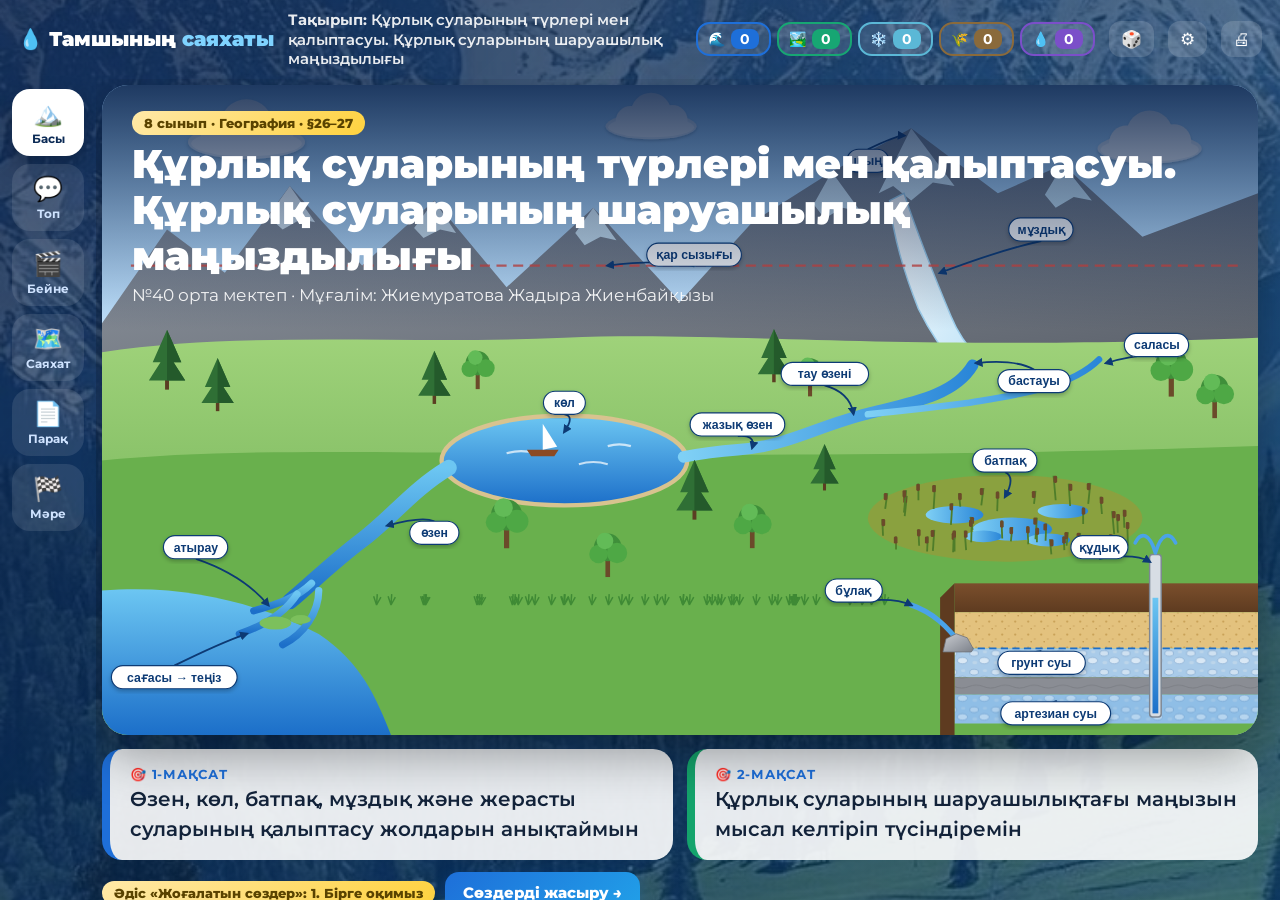
==== v2/index.html @ 95ffa3de "Екінші сайт: «Тамшының саяхаты» квест (v2), құрлық сулары панорамасы Co-Authored-By: Claude Opus 5.5" ====
<!DOCTYPE html>
<html lang="kk">
<head>
<meta charset="UTF-8">
<meta name="viewport" content="width=device-width, initial-scale=1">
<title>Тамшының саяхаты — Құрлық сулары</title>
<link href="https://fonts.googleapis.com/css2?family=Montserrat:wght@500;600;700;800;900&display=swap" rel="stylesheet">
<style>
*{box-sizing:border-box}
:root{--navy:#0b2a55;--blue:#1e6fd9;--ok:#14a46c;--bad:#e2483d;--ink:#13233a;--muted:#5d6f86;--glass:rgba(255,255,255,.9)}
html,body{margin:0;height:100%}
body{font-family:Montserrat,"Segoe UI",Arial,sans-serif;color:var(--ink);background:#0b2a55 url(../img/muzdyk.jpg) center/cover fixed;overflow:hidden}
body:before{content:"";position:fixed;inset:0;background:linear-gradient(135deg,rgba(6,30,70,.82),rgba(10,70,120,.55));z-index:0}
button{font:inherit;cursor:pointer}
.app{position:relative;z-index:1;display:grid;grid-template-columns:96px 1fr;grid-template-rows:auto 1fr;height:100vh}
/* жоғарғы панель */
.top{grid-column:1/-1;display:flex;align-items:center;gap:14px;padding:10px 18px;color:#fff}
.logo{font-weight:900;font-size:20px;white-space:nowrap}.logo span{color:#7fd3ff}
.topic{flex:1;font-size:15px;font-weight:600;opacity:.9;line-height:1.3}
.teams{display:flex;gap:6px}
.team{display:flex;align-items:center;gap:6px;background:rgba(255,255,255,.12);border:2px solid var(--c);border-radius:14px;padding:5px 10px;font-weight:800;font-size:14px}
.team b{background:var(--c);border-radius:8px;padding:1px 8px;min-width:28px;text-align:center;transition:.3s}
.team.bump b{transform:scale(1.4)}
.tbtn{border:0;background:rgba(255,255,255,.15);color:#fff;border-radius:12px;padding:8px 12px;font-size:17px}
/* сол жақ рельс */
.rail{display:flex;flex-direction:column;gap:8px;padding:10px 12px}
.rail button{border:0;background:rgba(255,255,255,.1);color:#cfe3ff;border-radius:18px;padding:10px 4px;font-size:11.5px;font-weight:700;display:flex;flex-direction:column;align-items:center;gap:4px;transition:.25s}
.rail button i{font-style:normal;font-size:24px}
.rail button.on{background:#fff;color:var(--navy);box-shadow:0 8px 20px rgba(0,0,0,.25)}
.rail button.done:not(.on){color:#fff;background:rgba(127,211,255,.25)}
main{overflow:auto;padding:6px 22px 22px 6px}
.screen{animation:in .5s}
@keyframes in{from{opacity:0;transform:translateY(14px)}to{opacity:1;transform:none}}
.panel{background:var(--glass);border-radius:26px;padding:22px 26px;box-shadow:0 20px 50px rgba(0,0,0,.25)}
h2{margin:0 0 4px;font-size:30px;font-weight:900}
.chip{display:inline-block;background:linear-gradient(135deg,#ffe9a8,#ffd23f);color:#5a4300;border-radius:20px;padding:4px 12px;font-size:13px;font-weight:800;margin-bottom:6px}
.sub{color:var(--muted);font-size:16px;margin-bottom:14px}
.btn{border:0;background:linear-gradient(135deg,#1e6fd9,#21a0e8);color:#fff;padding:11px 18px;border-radius:14px;font-weight:800;font-size:15px;box-shadow:0 6px 16px rgba(30,111,217,.3)}
.btn.ok{background:linear-gradient(135deg,#14a46c,#3ccf8e)}.btn.ghost{background:#fff;color:var(--blue);box-shadow:0 2px 8px rgba(0,0,0,.1)}
.row{display:flex;gap:10px;align-items:center;flex-wrap:wrap}
.hidden{display:none!important}
/* 1. Басы */
.hero{position:relative;border-radius:26px;overflow:hidden;box-shadow:0 20px 50px rgba(0,0,0,.35)}
.hero img{width:100%;display:block}
.hero .ttl{position:absolute;left:0;right:0;top:0;padding:26px 30px;background:linear-gradient(180deg,rgba(6,30,70,.85),transparent);color:#fff}
.hero .ttl h1{margin:0;font-size:40px;font-weight:900;line-height:1.15}
.hero .ttl p{margin:6px 0 0;font-size:17px;opacity:.9}
.goals{display:grid;grid-template-columns:1fr 1fr;gap:14px;margin-top:14px}
.goal{background:var(--glass);border-radius:20px;padding:16px 20px;font-size:20px;font-weight:600;line-height:1.5;border-left:8px solid var(--blue)}
.goal:last-child{border-left-color:var(--ok)}
.goal b{display:block;font-size:13px;color:var(--blue);letter-spacing:.06em}
.mw.gone{color:#9fb3c8}
/* 2. Дәйексөз */
.qgrid{display:grid;grid-template-columns:repeat(5,1fr);gap:12px}
.qc{perspective:900px;height:190px;cursor:pointer}
.qc .in{position:relative;width:100%;height:100%;transition:transform .8s cubic-bezier(.3,1.4,.5,1);transform-style:preserve-3d}
.qc.open .in{transform:rotateY(180deg)}
.qc .f,.qc .b{position:absolute;inset:0;border-radius:20px;backface-visibility:hidden;-webkit-backface-visibility:hidden;padding:14px;display:flex;flex-direction:column;justify-content:center;box-shadow:0 10px 24px rgba(0,0,0,.2)}
.qc .f{background:#fff}.qc .f .n{position:absolute;top:10px;left:10px;width:28px;height:28px;border-radius:50%;background:var(--blue);color:#fff;font-weight:800;display:flex;align-items:center;justify-content:center;font-size:14px}
.qc .f .q{font-style:italic;font-weight:600;font-size:15.5px;line-height:1.35;text-align:center}.qc .f .a{text-align:center;color:var(--muted);font-size:13px;font-weight:700;margin-top:8px}
.qc .b{transform:rotateY(180deg);color:#fff;text-align:center;background-size:cover;background-position:center}
.qc .b .g{font-size:24px;font-weight:900;text-shadow:0 2px 8px rgba(0,0,0,.5)}.qc .b .w{font-size:14px;font-weight:600;text-shadow:0 2px 6px rgba(0,0,0,.6)}
/* 4. Карта */
.map{position:relative;border-radius:26px;overflow:hidden;box-shadow:0 20px 50px rgba(0,0,0,.35);background:#fff}
.map img{width:100%;display:block}
.hs{position:absolute;transform:translate(-50%,-50%);border:0;background:var(--c);color:#fff;width:66px;height:66px;border-radius:50%;font-size:28px;box-shadow:0 0 0 6px rgba(255,255,255,.75),0 10px 22px rgba(0,0,0,.35);animation:pulse 2s infinite}
.hs.done{animation:none;box-shadow:0 0 0 6px #14a46c,0 10px 22px rgba(0,0,0,.35)}
.hs span{position:absolute;top:100%;left:50%;transform:translateX(-50%);margin-top:10px;background:#fff;color:var(--navy);font-size:13px;font-weight:900;padding:3px 10px;border-radius:12px;white-space:nowrap}
.hs .ck{position:absolute;top:-6px;right:-6px;background:#14a46c;border-radius:50%;width:24px;height:24px;font-size:14px;display:flex;align-items:center;justify-content:center}
@keyframes pulse{50%{box-shadow:0 0 0 14px rgba(255,255,255,.35),0 10px 22px rgba(0,0,0,.35)}}
/* станция */
.st-wrap{position:fixed;inset:0;z-index:20;background:rgba(5,20,45,.6);backdrop-filter:blur(5px);display:flex;align-items:center;justify-content:center;padding:20px}
.st{background:#fff;border-radius:28px;width:min(1320px,100%);max-height:94vh;overflow:auto;box-shadow:0 30px 70px rgba(0,0,0,.4);animation:pop .4s}
@keyframes pop{from{opacity:0;transform:scale(.85)}to{opacity:1;transform:none}}
.st-head{display:flex;align-items:center;gap:14px;padding:14px 20px;color:#fff;background:linear-gradient(90deg,var(--c),rgba(0,0,0,.2)),var(--img) center/cover}
.st-head h3{margin:0;font-size:28px;font-weight:900;flex:1;text-shadow:0 2px 8px rgba(0,0,0,.4)}
.st-body{display:grid;grid-template-columns:1.15fr 1fr;gap:18px;padding:18px}
.dwrap{border-radius:18px;overflow:hidden;box-shadow:0 8px 22px rgba(0,0,0,.15)}
.dwrap img,.dwrap svg{width:100%;display:block}
.diag .st{animation:stIn .7s cubic-bezier(.3,1.4,.5,1) backwards;animation-delay:calc(var(--i) * .8s);transform-box:fill-box;transform-origin:center}
@keyframes stIn{from{opacity:0;transform:scale(.6)}to{opacity:1;transform:none}}
.diag .flow{animation:dash 1s linear infinite}@keyframes dash{to{stroke-dashoffset:-24}}
.tabs{display:flex;gap:6px;margin-bottom:10px}
.tabs button{border:0;border-radius:12px;padding:9px 14px;font-weight:800;background:#eef4fb;color:var(--muted)}
.tabs button.on{background:var(--c);color:#fff}
.facts li{font-size:18px;line-height:1.5;margin-bottom:8px}
.qq{font-size:22px;font-weight:800;margin:6px 0 12px}
.opts{display:grid;grid-template-columns:1fr 1fr;gap:10px}
.opt{border:0;border-radius:16px;padding:14px;font-size:17px;font-weight:800;color:#fff;background:var(--oc);text-align:left;box-shadow:0 6px 0 rgba(0,0,0,.18)}
.opt.right{background:#14a46c;box-shadow:0 0 0 5px #fff,0 0 0 9px #14a46c}.opt.wrong{animation:shake .4s;opacity:.8}.opt.dim{opacity:.3}
@keyframes shake{25%{transform:translateX(-6px)}75%{transform:translateX(6px)}}
.who{background:#f3f8ff;border-radius:14px;padding:8px 12px;font-weight:800;margin:10px 0}
table{border-collapse:separate;border-spacing:0;width:100%;border-radius:14px;overflow:hidden;box-shadow:0 4px 14px rgba(0,0,0,.08)}
th,td{padding:9px 11px;border-bottom:1px solid #e3ecf6;text-align:left;font-size:15.5px;vertical-align:top}
th{background:#eef6ff}
.ans{color:var(--ok);font-weight:700}
.timer{display:inline-flex;align-items:center;gap:8px;background:#fff;border-radius:16px;padding:6px 12px;box-shadow:0 6px 16px rgba(0,0,0,.12)}
.timer .t{font-size:30px;font-weight:900;color:var(--navy);min-width:96px;text-align:center;font-variant-numeric:tabular-nums}
.timer.end .t{color:var(--bad)}
.timer button{border:0;background:#eaf3ff;color:var(--blue);border-radius:9px;padding:6px 10px;font-weight:800}
.steps{display:flex;gap:8px;margin:10px 0}
.steps div{flex:1;text-align:center;background:#eef4fb;border-radius:14px;padding:10px;font-weight:800;color:var(--muted);cursor:pointer}
.steps div.on{background:var(--blue);color:#fff}
.sgrid{display:grid;grid-template-columns:repeat(6,1fr);gap:7px}
.scell{background:#fff;border-radius:12px;padding:7px 9px;font-size:13.5px;font-weight:700;box-shadow:0 2px 8px rgba(0,0,0,.08);border-left:5px solid var(--c)}
.pick{display:flex;gap:3px;margin-top:5px}.pick button{width:27px;height:27px;border-radius:8px;border:1px solid #d6e2ef;background:#fff;font-weight:800;font-size:13px}
.pick button.on{background:var(--blue);color:#fff;border-color:transparent}
/* мәре */
.bars{display:flex;align-items:flex-end;gap:16px;height:220px;padding:10px 0}
.bar{flex:1;display:flex;flex-direction:column;align-items:center;justify-content:flex-end;height:100%}
.bar div{width:100%;border-radius:16px 16px 0 0;background:var(--c);display:flex;align-items:flex-start;justify-content:center;color:#fff;font-weight:900;font-size:24px;padding-top:6px;transition:height 1s}
.bar span{font-weight:800;margin-top:6px}
.fb{display:grid;grid-template-columns:repeat(3,1fr);gap:12px;margin-top:8px}
.fbc{border-radius:18px;padding:14px;color:#fff;text-align:center}.fbc .c{font-size:34px;font-weight:900}
.fbc button{border:0;background:rgba(255,255,255,.3);color:#fff;border-radius:9px;width:38px;height:32px;font-weight:900;font-size:18px}
.conf{position:fixed;top:-20px;width:10px;height:14px;z-index:60;pointer-events:none;animation:fall 1.8s ease-in forwards}
@keyframes fall{to{transform:translateY(105vh) rotate(720deg);opacity:.6}}
.modal{position:fixed;inset:0;z-index:40;background:rgba(5,20,45,.6);display:flex;align-items:center;justify-content:center}
.modal>div{background:#fff;border-radius:24px;padding:24px;width:min(760px,92%);max-height:88vh;overflow:auto}
textarea{width:100%;font:inherit;padding:10px;border-radius:12px;border:1px solid #d6e2ef}
.rname{font-size:52px;font-weight:900;text-align:center;margin:20px 0}
</style>
</head>
<body>
<div class="app">
  <div class="top">
    <div class="logo">💧 Тамшының <span>саяхаты</span></div>
    <div class="topic" id="topic"></div>
    <div class="teams" id="teams"></div>
    <button class="tbtn" onclick="openRand()" title="Кездейсоқ оқушы">🎲</button>
    <button class="tbtn" onclick="openRoster()" title="Оқушылар тізімі">⚙</button>
    <a class="tbtn" href="../print.html" target="_blank" style="text-decoration:none">🖨</a>
  </div>
  <nav class="rail" id="rail"></nav>
  <main id="main"></main>
</div>
<div id="stationHost"></div><div id="modalHost"></div>
<script src="../data.js"></script>
<script>
// ===== сақтау =====
const K = "zh2_";
const load = (k, d) => { try { const v = localStorage.getItem(K + k); return v ? JSON.parse(v) : d; } catch (e) { return d; } };
const save = (k, v) => { try { localStorage.setItem(K + k, JSON.stringify(v)); } catch (e) {} };
const $ = s => document.querySelector(s);
const esc = s => String(s).replace(/[&<>"]/g, c => ({ "&": "&amp;", "<": "&lt;", ">": "&gt;", '"': "&quot;" }[c]));
const G = id => GROUPS.find(g => g.id === id);
let S = load("S", null) || (() => { const l = []; let n = 1; GROUPS.forEach(g => { for (let i = 0; i < g.count; i++) l.push({ name: n++ + "-оқушы", g: g.id, st: 0, gr: 0, bk: 0, ws: 0 }); }); return l; })();
let T = load("T", { ozen: 0, kol: 0, muzdyk: 0, batpak: 0, zherasty: 0 });
let ST = load("ST", { intro: [], done: {}, ans: {}, fb: [[0, 0, 0], [0, 0, 0]] });
const persist = () => { save("S", S); save("T", T); save("ST", ST); };
const tot = s => s.st + s.gr + s.bk + s.ws;

// ===== станция деректері (кітаптан) =====
const ORDER = ["muzdyk", "ozen", "kol", "batpak", "zherasty"];
const HOT = { muzdyk: [71, 24], ozen: [62, 50], kol: [40, 58], batpak: [78, 70], zherasty: [86, 88] };
const FACTS = {
  muzdyk: ["Мұздық — қатқыл жауын-шашынның жинақталып, тығыздалуынан түзілген қозғалмалы мұз шоғыры (149-бет).", "Қар сызығы экваторда ~5 км, тропикте ~6 км биіктікте, полюсте мұхит деңгейінде (149-бет).", "Мұздықтар 16,1 млн км² — құрлықтың 11%-ы, тұщы судың ең ірі қоймасы (150-бет).", "Түрлері: жамылғы мұздықтар және тау мұздықтары (149-бет)."],
  ozen: ["Өзендер бастауын көлдерден, бұлақтардан, еріген қар мен мұздан алады (146-бет).", "Ағын сулар қосылып, өзен біртіндеп ұлғаяды (146-бет).", "Жер бедеріне қарай: тау өзендері және жазық өзендері (146-бет).", "Ертіс — Қазақстандағы ең ұзын әрі суы мол өзен: 4248 км, Қазақстанда 1700 км (146-бет)."],
  kol: ["Көл — құрлықтағы су толған тұйық шұңқыр, мұхитпен тікелей байланысы жоқ (147-бет).", "Қазаншұңқырдың шығу тегі: тектоникалық, жанартаулық, мұздық, карстық, сағалық (148-бет).", "Каспий — ең ірі көл (371 мың км²), Байкал — ең терең (1620 м) (148-бет).", "Қазақстанда 48 262 көл бар (149-бет)."],
  batpak: ["Батпақ — кемінде 0,3 м шымтезек қабаты бар, шамадан тыс ылғалданған жер (149-бет).", "Себептері: жердің тегістігі, артық ылғал, топырақтың су өткізбеуі, жерасты суының жақындығы, тоң (149-бет).", "Әлемдегі ең үлкен батпақ — Васюган; батпақтар құрлықтың ~2%-ын алады (149-бет).", "Шымтезек бүкіл әлемде тыңайтқыш ретінде бағаланады (153-бет)."],
  zherasty: ["Жерасты сулары жер қыртысында 12–16 км тереңдікке дейін болады (144-бет).", "Жауын-шашын мен жерүсті суларының жерге сіңуінен түзіледі (145-бет).", "Орналасуына қарай: топырақтық, грунт суы, қабатаралық (артезиан) (144-бет).", "Қазақстанда ~500 емдік минералды су көзі бар: Сарыағаш, Алмаарасан, Мерке (145-бет)."]
};
const BQT = ["ozen","zherasty","zherasty","zherasty","ozen","kol","kol","kol","batpak","batpak","muzdyk","muzdyk"];
const SH = [["▲", "#e2483d"], ["◆", "#1e6fd9"], ["●", "#f2a900"], ["■", "#14a46c"]];

// ===== экрандар =====
const SCR = [
  { i: "🏔️", t: "Басы", r: sHome },
  { i: "💬", t: "Топ", r: sQuotes },
  { i: "🎬", t: "Бейне", r: sVideo },
  { i: "🗺️", t: "Саяхат", r: sMap },
  { i: "📄", t: "Парақ", r: sSheet },
  { i: "🏁", t: "Мәре", r: sFinish }
];
let cur = load("cur", 0);
function go(i) {
  cur = i; save("cur", i); clearTimer();
  $("#rail").innerHTML = SCR.map((s, k) => `<button class="${k === cur ? "on" : k < cur ? "done" : ""}" onclick="go(${k})"><i>${s.i}</i>${s.t}</button>`).join("");
  $("#main").innerHTML = `<div class="screen">${SCR[cur].r()}</div>`;
  $("#topic").innerHTML = `<b>Тақырып:</b> ${LESSON.topic}`;
  drawTeams(); inlineSvg(); if (cur === 0) memo();
}
function drawTeams(bump) { $("#teams").innerHTML = GROUPS.map(g => `<div class="team ${bump === g.id ? "bump" : ""}" style="--c:${g.color}">${g.icon}<b>${T[g.id]}</b></div>`).join(""); }
function teamPlus(id, n) { T[id] = Math.max(0, T[id] + (n || 1)); persist(); drawTeams(id); setTimeout(() => drawTeams(), 400); }
document.addEventListener("keydown", e => { if (e.target.tagName === "TEXTAREA") return; if (e.key === "ArrowRight" && cur < SCR.length - 1 && !$("#stationHost").innerHTML) go(cur + 1); if (e.key === "ArrowLeft" && cur > 0 && !$("#stationHost").innerHTML) go(cur - 1); if (e.key === "Escape") { closeStation(); closeModal(); } });

// 1. Басы + мақсатты жаттау
let memoL = 0;
function sHome() {
  return `<div class="hero"><img src="../img/panorama.svg" alt=""><div class="ttl"><div class="chip">8 сынып · География · §26–27</div><h1>${LESSON.topic.replace(". ", ".<br>")}</h1><p>${LESSON.school} · Мұғалім: ${LESSON.teacher}</p></div></div>
  <div class="goals" id="memo"></div>
  <div class="row" style="margin-top:12px"><span class="chip" id="memoStep" style="margin:0"></span><button class="btn" onclick="memoL=(memoL+1)%4;memo()">Сөздерді жасыру →</button></div>`;
}
function memo() {
  const box = $("#memo"); if (!box) return;
  box.innerHTML = LESSON.goals.map((g, gi) => `<div class="goal"><b>🎯 ${gi + 1}-МАҚСАТ</b>${g.split(" ").map((w, wi) => ((gi * 31 + wi * 17) % 10) / 10 < memoL * 0.34 ? `<span class="mw gone">${"_".repeat(Math.max(3, w.length))}</span>` : w).join(" ")}</div>`).join("");
  $("#memoStep").textContent = ["Әдіс «Жоғалатын сөздер»: 1. Бірге оқимыз", "2. Жоғалған сөзді есіңе түсір", "3. Топпен айт", "4. Жатқа айт! 💪"][memoL];
}

// 2. Дәйексөз — топқа бөлу
function sQuotes() {
  const cards = QUOTES.map((d, i) => { const g = G(d.g); const o = ST.intro.includes(i);
    return `<div class="qc ${o ? "open" : ""}" onclick="openQ(${i})"><div class="in"><div class="f"><div class="n">${i + 1}</div><div class="q">«${d.q}»</div><div class="a">— ${d.a}</div></div>
    <div class="b" style="background-image:linear-gradient(180deg,${g.color}66,${g.color}ee),url(../${g.img})"><div class="g">${g.icon} ${g.name}</div><div class="w">${d.why}</div></div></div></div>`; }).join("");
  return `<div class="panel"><div class="chip">Әдіс: «Дәйексөз — менің тобым»</div><h2>Тобыңды тап!</h2><div class="sub">10 оқушы орнынан дәйексөзді оқып: «Менің тобым — ..., себебі ...» дейді. Карточканы басып тексереміз. Қалғандары өз тобын карточкасы бойынша табады.</div>
  <div class="qgrid">${cards}</div></div>`;
}
function openQ(i) { if (ST.intro.includes(i)) return; ST.intro.push(i); persist(); document.querySelectorAll(".qc")[i].classList.add("open"); if (ST.intro.length === QUOTES.length) confetti(); }

// 3. Бейне
function sVideo() {
  return `<div class="panel"><div class="chip">Әдіс: «Көрдім — Білдім — Сұраймын»</div><h2>Саяхатқа дайындық: бейне</h2><div class="sub">Видеоны көреміз. Сосын 2 оқушы сұраққа жауап береді (+1 балл).</div>
  <div style="display:grid;grid-template-columns:2fr 1fr;gap:16px"><video src="../kurlyk_sulary_qysqa.mp4" controls style="width:100%;border-radius:18px;background:#000"></video>
  <div>${VIDEO_Q.map((q, i) => `<div style="background:#f3f8ff;border-radius:14px;padding:12px;margin-bottom:10px"><b>❓ ${q.q}</b><div class="ans hidden" style="margin-top:6px">${q.a}</div>
    <div class="row" style="margin-top:8px"><button class="btn ghost" onclick="this.parentNode.previousElementSibling.classList.toggle('hidden')">Жауабы</button><button class="btn ok" onclick="openRand(true)">🎲 +1 балл</button></div></div>`).join("")}</div></div></div>`;
}

// 4. Саяхат картасы
function sMap() {
  return `<div class="panel" style="padding:16px 18px"><div class="row" style="justify-content:space-between"><div><div class="chip">Әдіс: «Квест» + «Спикерлер алаңы» + «Детектив»</div><h2>Тамшының саяхаты: 5 станция</h2></div>
   <div class="sub" style="max-width:520px;margin:0">Тамшы мұздықтан басталып, жер астына дейін саяхаттайды. Станцияны басыңыз: сызба → кітаптан → сұрақтар → детектив → спикер.</div></div>
   <div class="map"><img src="../img/panorama.svg" alt="">${ORDER.map((id, k) => { const g = G(id), p = HOT[id];
     return `<button class="hs ${ST.done[id] ? "done" : ""}" style="--c:${g.color};left:${p[0]}%;top:${p[1]}%" onclick="openStation('${id}')">${g.icon}<span>${k + 1}. ${g.name}</span>${ST.done[id] ? '<i class="ck">✓</i>' : ""}</button>`; }).join("")}</div></div>`;
}
let stTab = "d", stId = null, qIdx = 0, qAns = null, qWho = null;
function openStation(id) { stId = id; stTab = "f"; qIdx = 0; qAns = null; qWho = null; drawStation(); }
function closeStation() { $("#stationHost").innerHTML = ""; clearTimer(); if (cur === 3) go(3); }
function drawStation() {
  const g = G(stId), qs = BOARD_Q.map((q, i) => i).filter(i => BQT[i] === stId), bk = BOOK_TASK.rows[stId];
  let right = "";
  if (stTab === "f") right = `<ul class="facts">${FACTS[stId].map(f => `<li>${f}</li>`).join("")}</ul>`;
  if (stTab === "q") { const qi = qs[qIdx], q = BOARD_Q[qi];
    right = `<div class="row" style="justify-content:space-between"><b>Сұрақ ${qIdx + 1} / ${qs.length}</b>${timerHTML(25)}</div><div class="qq">${q.q}</div>
     <button class="btn" onclick="pickWho()" ${qAns !== null ? "disabled style='opacity:.5'" : ""}>🎲 Кім жауап береді?</button>${qWho !== null ? `<div class="who">🙋 ${esc(S[qWho].name)} (${G(S[qWho].g).name})</div>` : ""}
     <div class="opts" style="margin-top:10px">${q.o.map((o, k) => { let c = ""; if (qAns !== null) c = k === q.a ? "right" : k === qAns ? "wrong" : "dim";
       return `<button class="opt ${c}" style="--oc:${SH[k][1]}" onclick="answer(${qi},${k})" ${qAns !== null ? "disabled" : ""}>${SH[k][0]} ${o}</button>`; }).join("")}</div>
     ${qAns !== null ? `<div class="who" style="margin-top:12px">${qAns === q.a ? "✅ Дұрыс! Оқушыға +1 балл, тобына +1 ұпай" : "❌ Қате. Дұрыс жауабы — жасыл."} ${qIdx < qs.length - 1 ? `<button class="btn" onclick="qIdx++;qAns=null;qWho=null;drawStation()">Келесі →</button>` : ""}</div>` : ""}
     <div class="sub" style="margin-top:10px">Дескриптор: сұрақты оқиды · дұрыс жауапты таңдайды · түсіндіреді — 1 балл</div>`; }
  if (stTab === "b") right = `<div class="row" style="justify-content:space-between"><b>🕵️ Детектив: ${bk[0]}-бет, дәптерге</b>${timerHTML(180)}</div>
     <table style="margin-top:10px"><tr><th>Не жазамыз?</th><th>Дескриптор</th></tr>${BOOK_TASK.cols.map((c, k) => `<tr><td><b>${c}</b></td><td><span class="ans hidden">${bk[k + 1]}</span></td></tr>`).join("")}</table>
     <div class="row" style="margin-top:10px"><button class="btn ok" onclick="document.querySelectorAll('.st .ans').forEach(e=>e.classList.remove('hidden'))">Дескрипторды ашу</button><span class="sub" style="margin:0">Әр жол — 1 балл (оқушының баллы «Мәре» бетінде қойылады)</span></div>`;
  if (stTab === "s") right = `<div class="qq">🎤 «${g.name}» тобының спикері</div><div class="sub">Спикер сызбаны көрсетіп 1 минутта түсіндіреді: анықтамасы → қалай пайда болады → шаруашылық маңызы → Қазақстаннан мысал. Әлі балл алмаған оқушы спикерге сұрақ қояды.</div>
     <div class="row"><button class="btn ok" onclick="openRand(false,'${stId}')">🎤 Спикерге +1 балл</button><button class="btn" onclick="openRand(true)">❓ Сұрақ қойғанға +1 балл</button></div>
     <div class="row" style="margin-top:16px"><button class="btn ok" onclick="ST.done['${stId}']=1;S.forEach(x=>{if(x.g==='${stId}')x.gr=1});teamPlus('${stId}',2);persist();confetti();closeStation()">✓ Станция аяқталды (топқа +1 балл)</button></div>`;
  const tabs = [["f", "📖 Кітаптан"], ["q", "❓ Сұрақтар"], ["b", "🕵️ Детектив"], ["s", "🎤 Спикер"]];
  $("#stationHost").innerHTML = `<div class="st-wrap" onclick="if(event.target===this)closeStation()"><div class="st" style="--c:${g.color}">
    <div class="st-head" style="--c:${g.color};--img:url(../${g.img})"><span style="font-size:36px">${g.icon}</span><h3>Станция: ${g.name}</h3><button class="btn ghost" onclick="closeStation()">✕ Картаға</button></div>
    <div class="st-body"><div class="dwrap" data-d="../img/d_${stId}.svg"><img src="../img/d_${stId}.svg" alt=""></div>
    <div><div class="tabs">${tabs.map(t => `<button class="${stTab === t[0] ? "on" : ""}" onclick="stTab='${t[0]}';qAns=null;drawStation()">${t[1]}</button>`).join("")}</div>${right}</div></div></div></div>`;
  inlineSvg(); initTimer();
}
function pickWho() { let pool = S.map((s, i) => i).filter(i => !S[i].st); if (!pool.length) pool = S.map((s, i) => i);
  let n = 0; (function step() { qWho = pool[Math.floor(Math.random() * pool.length)]; drawStation(); if (++n < 12) setTimeout(step, 70 + n * 14); else { beep(true); tStart(); } })(); }
function answer(qi, k) { tPause(); qAns = k; const ok = k === BOARD_Q[qi].a; ST.ans[qi] = ok;
  if (ok) { confetti(); if (qWho !== null) { S[qWho].st = 1; teamPlus(S[qWho].g); } } beep(ok); persist(); drawStation(); }

// 5. Жұмыс парағы + тексеру
let wsV = 0, wsStep = 0;
function sSheet() {
  const w = WORKSHEETS[wsV];
  return `<div class="panel"><div class="chip">Әдіс: саралап оқыту (5 нұсқа) + «Үш сүзгі» тексеру</div><h2>Жұмыс парағы — 5 балл</h2>
  <div class="row" style="margin-bottom:8px">${timerHTML(360)}<span class="sub" style="margin:0">«2 мысал» сұралса — екеуі де дұрыс болғанда 1 балл.</span></div>
  <div class="steps">${["1. 🙋 Өзін-өзі тексереді", "2. 🤝 Көршісімен алмасады", "3. 👩‍🏫 Мұғалім баллды қояды"].map((s, k) => `<div class="${k === wsStep ? "on" : ""}" onclick="wsStep=${k};go(cur)">${s}</div>`).join("")}</div>
  ${wsStep < 2 ? `<div class="tabs">${WORKSHEETS.map((x, k) => `<button class="${k === wsV ? "on" : ""}" style="--c:#1e6fd9" onclick="wsV=${k};go(cur)">${x.n}-нұсқа</button>`).join("")}</div>
   <table><tr><th style="width:5%">№</th><th style="width:45%">Тапсырма</th><th>Дескриптор (дұрыс жауап)</th></tr>${w.tasks.map((t, i) => `<tr><td>${i + 1}</td><td>${t[0]}</td><td class="ans">${t[1]}</td></tr>`).join("")}</table>`
   : scoreGrid("ws", 5)}</div>`;
}
function scoreGrid(c, max) { return `<div class="sgrid">${S.map((s, i) => `<div class="scell" style="--c:${G(s.g).color}">${esc(s.name)}<div class="pick">${Array.from({ length: max + 1 }, (_, v) => `<button class="${s[c] === v ? "on" : ""}" onclick="S[${i}].${c}=${v};persist();this.parentNode.querySelectorAll('button').forEach((b,k)=>b.classList.toggle('on',k===${v}))">${v}</button>`).join("")}</div></div>`).join("")}</div>`; }

// 6. Мәре
let finTab = "t";
function sFinish() {
  const mx = Math.max(1, ...Object.values(T));
  const team = `<div class="bars">${GROUPS.map(g => `<div class="bar" style="--c:${g.color}"><div style="height:${18 + 82 * T[g.id] / mx}%">${T[g.id]}</div><span>${g.icon} ${g.name}</span></div>`).join("")}</div>`;
  const crit = `<div class="tabs">${CRITERIA.map(c => `<button class="${finTab === c.id ? "on" : ""}" style="--c:#1e6fd9" onclick="finTab='${c.id}';go(cur)">${c.name} (0–${c.max})</button>`).join("")}<button class="${finTab === "t" ? "on" : ""}" style="--c:#14a46c" onclick="finTab='t';go(cur)">🏆 Барлығы / 10</button></div>
   ${finTab === "t" ? `<div class="sgrid">${S.slice().sort((a, b) => tot(b) - tot(a)).map((s, k) => `<div class="scell" style="--c:${G(s.g).color}">${k < 3 ? ["🥇", "🥈", "🥉"][k] : k + 1 + "."} ${esc(s.name)}<div style="font-size:20px;color:#1e6fd9;font-weight:900">${tot(s)} / 10</div></div>`).join("")}</div>`
     : scoreGrid(finTab, CRITERIA.find(c => c.id === finTab).max)}`;
  const opts = [["🌊", "Өзендей ағып тұрмын", "#1e6fd9"], ["🏞️", "Көлдей толқып тұрмын", "#15a06c"], ["🌾", "Батпақта тұрып қалдым", "#8a6a3b"]];
  const fq = ["💧 Құрлық сулары қалай пайда болады?", "🏭 Құрлық сулары адамға не береді?"];
  return `<div class="panel"><div class="chip">Нәтиже · Әдіс: «Тамшының жолы»</div><h2>Мәре! Топтардың ұпайы</h2>${team}
   <h3 style="margin:8px 0">Жеке бағалау (10 балл)</h3>${crit}
   <h3 style="margin:16px 0 4px">Кері байланыс: тамшың қайда жетті?</h3>
   ${fq.map((q, gi) => `<b>${q}</b><div class="fb" style="margin-bottom:10px">${opts.map((o, k) => `<div class="fbc" style="background:${o[2]}"><div style="font-size:30px">${o[0]}</div><b>${o[1]}</b><div class="c">${ST.fb[gi][k]}</div><button onclick="ST.fb[${gi}][${k}]=Math.max(0,ST.fb[${gi}][${k}]-1);persist();go(cur)">−</button> <button onclick="ST.fb[${gi}][${k}]++;persist();go(cur)">+</button></div>`).join("")}</div>`).join("")}
   <div style="background:#eef6ff;border-radius:14px;padding:12px 16px;font-size:17px"><b>Үй тапсырмасы:</b> ${HOMEWORK}</div></div>`;
}

// ===== таймер =====
let tI = null, tL = 0;
function timerHTML(s) { return `<div class="timer" id="tm" data-s="${s}"><span class="t">${fmt(s)}</span><button onclick="tStart()">▶</button><button onclick="tPause()">⏸</button><button onclick="tReset()">↺</button></div>`; }
const fmt = s => String(Math.floor(s / 60)).padStart(2, "0") + ":" + String(s % 60).padStart(2, "0");
function initTimer() { clearInterval(tI); tI = null; const e = $("#tm"); if (e) tL = +e.dataset.s; }
function clearTimer() { clearInterval(tI); tI = null; }
function tStart() { if (tI) return; const e0 = $("#tm"); if (!e0) return; tI = setInterval(() => { const e = $("#tm"); if (!e) return clearTimer(); tL = Math.max(0, tL - 1); e.querySelector(".t").textContent = fmt(tL); if (!tL) { clearTimer(); e.classList.add("end"); beep(false); } }, 1000); }
function tPause() { clearTimer(); }
function tReset() { clearTimer(); const e = $("#tm"); if (!e) return; tL = +e.dataset.s; e.classList.remove("end"); e.querySelector(".t").textContent = fmt(tL); }

// ===== кездейсоқ, тізім, модаль =====
function openModal(h) { $("#modalHost").innerHTML = `<div class="modal" onclick="if(event.target===this)closeModal()"><div>${h}</div></div>`; }
function closeModal() { $("#modalHost").innerHTML = ""; }
function openRand(onlyNew, group) {
  openModal(`<h2 style="text-align:center">🎲 Кездейсоқ оқушы</h2><div class="rname" id="rn">?</div><div class="row" style="justify-content:center"><button class="btn ok hidden" id="rg">+1 балл</button><button class="btn ghost" onclick="closeModal()">Жабу</button></div>`);
  let pool = S.map((s, i) => i).filter(i => (!group || S[i].g === group) && !S[i].st); if (!pool.length) pool = S.map((s, i) => i).filter(i => !group || S[i].g === group);
  const pick = pool[Math.floor(Math.random() * pool.length)]; let n = 0;
  (function step() { const i = n < 16 ? pool[Math.floor(Math.random() * pool.length)] : pick; const e = $("#rn"); if (!e) return; e.textContent = S[i].name; e.style.color = G(S[i].g).color;
    if (n++ < 16) setTimeout(step, 60 + n * 14); else { beep(true); const b = $("#rg"); b.classList.remove("hidden"); b.onclick = () => { S[pick].st = 1; teamPlus(S[pick].g); persist(); b.textContent = "✓ Берілді"; b.disabled = true; }; } })();
}
function openRoster() {
  const txt = GROUPS.map(g => g.name + ":\n" + S.filter(s => s.g === g.id).map(s => s.name).join("\n")).join("\n\n");
  openModal(`<h2>Оқушылар тізімі</h2><p class="sub">Топ атауынан кейін аты-жөнін жаңа жолдан жазыңыз.</p><textarea id="ro" rows="20">${esc(txt)}</textarea>
   <div class="row" style="margin-top:10px"><button class="btn" onclick="saveRoster()">Сақтау</button><button class="btn ghost" onclick="if(confirm('Барлық балл өшеді?')){S.forEach(s=>{s.st=s.gr=s.bk=s.ws=0});Object.keys(T).forEach(k=>T[k]=0);ST={intro:[],done:{},ans:{},fb:[[0,0,0],[0,0,0]]};persist();closeModal();go(cur)}">Баллдарды тазалау</button><button class="btn ghost" onclick="closeModal()">Жабу</button></div>`);
}
function saveRoster() { const old = {}; S.forEach(s => old[s.name] = s); const out = []; let g = null;
  $("#ro").value.split("\n").map(l => l.trim()).filter(Boolean).forEach(l => { const gg = GROUPS.find(x => x.name === l.replace(/:$/, "")); if (gg) { g = gg.id; return; } if (g) { const o = old[l] || {}; out.push({ name: l, g, st: o.st || 0, gr: o.gr || 0, bk: o.bk || 0, ws: o.ws || 0 }); } });
  if (out.length) { S = out; persist(); } closeModal(); go(cur); }

// ===== көмекшілер =====
const svgC = {};
function inlineSvg() { document.querySelectorAll(".dwrap[data-d]").forEach(w => { const u = w.dataset.d; const put = s => { w.innerHTML = s; w.removeAttribute("data-d"); };
  if (svgC[u]) return put(svgC[u]); fetch(u).then(r => r.ok ? r.text() : Promise.reject()).then(s => { svgC[u] = s; put(s); }).catch(() => {}); }); }
function confetti() { const c = ["#1e6fd9", "#21a0e8", "#14a46c", "#ffd23f", "#7b4fc9", "#ff7a59"]; for (let i = 0; i < 60; i++) { const d = document.createElement("div"); d.className = "conf"; d.style.left = Math.random() * 100 + "vw"; d.style.background = c[i % 6]; d.style.animationDelay = Math.random() * .5 + "s"; document.body.appendChild(d); setTimeout(() => d.remove(), 2500); } }
function beep(ok) { try { const a = new (window.AudioContext || window.webkitAudioContext)(); const o = a.createOscillator(), g = a.createGain(); o.connect(g); g.connect(a.destination); g.gain.value = .12; (ok ? [523, 659, 784] : [300, 220]).forEach((f, i) => o.frequency.setValueAtTime(f, a.currentTime + i * .12)); o.start(); o.stop(a.currentTime + .45); } catch (e) {} }
go(cur);
</script>
</body>
</html>
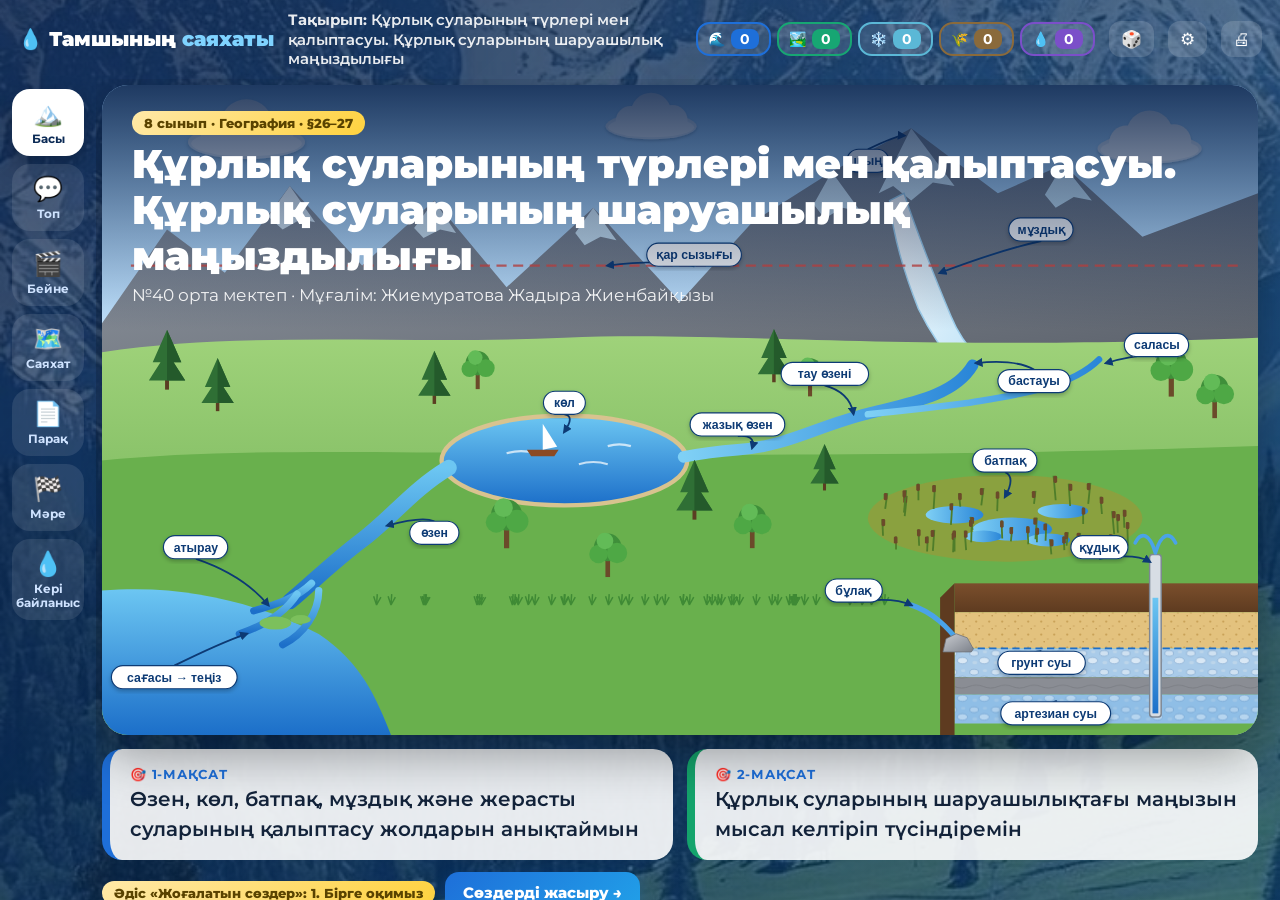
==== commit 4f41a727: "v2: кері байланыс бөлек бет Co-Authored-By: Claude Opus 5.5 <noreply@anthropic.com> Claude-Session: " ====
--- a/v2/index.html
+++ b/v2/index.html
@@ -170,7 +170,8 @@
   { i: "🎬", t: "Бейне", r: sVideo },
   { i: "🗺️", t: "Саяхат", r: sMap },
   { i: "📄", t: "Парақ", r: sSheet },
-  { i: "🏁", t: "Мәре", r: sFinish }
+  { i: "🏁", t: "Мәре", r: sFinish },
+  { i: "💧", t: "Кері байланыс", r: sFeedback }
 ];
 let cur = load("cur", 0);
 function go(i) {
@@ -275,13 +276,20 @@
   const crit = `<div class="tabs">${CRITERIA.map(c => `<button class="${finTab === c.id ? "on" : ""}" style="--c:#1e6fd9" onclick="finTab='${c.id}';go(cur)">${c.name} (0–${c.max})</button>`).join("")}<button class="${finTab === "t" ? "on" : ""}" style="--c:#14a46c" onclick="finTab='t';go(cur)">🏆 Барлығы / 10</button></div>
    ${finTab === "t" ? `<div class="sgrid">${S.slice().sort((a, b) => tot(b) - tot(a)).map((s, k) => `<div class="scell" style="--c:${G(s.g).color}">${k < 3 ? ["🥇", "🥈", "🥉"][k] : k + 1 + "."} ${esc(s.name)}<div style="font-size:20px;color:#1e6fd9;font-weight:900">${tot(s)} / 10</div></div>`).join("")}</div>`
      : scoreGrid(finTab, CRITERIA.find(c => c.id === finTab).max)}`;
-  const opts = [["🌊", "Өзендей ағып тұрмын", "#1e6fd9"], ["🏞️", "Көлдей толқып тұрмын", "#15a06c"], ["🌾", "Батпақта тұрып қалдым", "#8a6a3b"]];
-  const fq = ["💧 Құрлық сулары қалай пайда болады?", "🏭 Құрлық сулары адамға не береді?"];
-  return `<div class="panel"><div class="chip">Нәтиже · Әдіс: «Тамшының жолы»</div><h2>Мәре! Топтардың ұпайы</h2>${team}
-   <h3 style="margin:8px 0">Жеке бағалау (10 балл)</h3>${crit}
-   <h3 style="margin:16px 0 4px">Кері байланыс: тамшың қайда жетті?</h3>
-   ${fq.map((q, gi) => `<b>${q}</b><div class="fb" style="margin-bottom:10px">${opts.map((o, k) => `<div class="fbc" style="background:${o[2]}"><div style="font-size:30px">${o[0]}</div><b>${o[1]}</b><div class="c">${ST.fb[gi][k]}</div><button onclick="ST.fb[${gi}][${k}]=Math.max(0,ST.fb[${gi}][${k}]-1);persist();go(cur)">−</button> <button onclick="ST.fb[${gi}][${k}]++;persist();go(cur)">+</button></div>`).join("")}</div>`).join("")}
-   <div style="background:#eef6ff;border-radius:14px;padding:12px 16px;font-size:17px"><b>Үй тапсырмасы:</b> ${HOMEWORK}</div></div>`;
+  return `<div class="panel"><div class="chip">Нәтиже</div><h2>Мәре! Топтардың ұпайы</h2>${team}
+   <h3 style="margin:8px 0">Жеке бағалау (10 балл)</h3>${crit}</div>`;
+}
+
+// 7. Кері байланыс — «Тамшының жолы»
+function sFeedback() {
+  const Q = [
+    { h: "💧 Құрлық сулары қалай пайда болады?", o: [["🌊", "Өзендей ағып тұрмын", "#1e6fd9", "Бес судың қалай пайда болатынын өзім түсіндіріп бере аламын"], ["🏞️", "Көлдей толқып тұрмын", "#15a06c", "Көбін білемін, бірақ біреуі-екеуі әлі шатасады"], ["🌾", "Батпақта тұрып қалдым", "#8a6a3b", "Қалай пайда болатынын тағы бір рет оқуым керек"]] },
+    { h: "🏭 Құрлық сулары адамға не береді?", o: [["🌊", "Өзендей ағып тұрмын", "#1e6fd9", "Әр суға шаруашылықтан мысал келтіре аламын"], ["🏞️", "Көлдей толқып тұрмын", "#15a06c", "Кейбір суларға ғана мысал таба аламын"], ["🌾", "Батпақта тұрып қалдым", "#8a6a3b", "Мысал келтіру маған әлі қиын"]] }
+  ];
+  return `<div class="panel"><div class="chip">Әдіс: «Тамшының жолы»</div><h2>Кері байланыс: тамшың қайда жетті?</h2>
+   <div class="sub">Карточкаңды сәйкес бағанға жапсырып, бір сөйлеммен себебін айт. Мұғалім санын белгілейді.</div>
+   ${Q.map((q, gi) => `<div style="font-size:21px;font-weight:900;margin:12px 0 4px">${q.h}</div><div class="fb">${q.o.map((o, k) => `<div class="fbc" style="background:${o[2]}"><div style="font-size:34px">${o[0]}</div><b style="font-size:18px">${o[1]}</b><div style="font-size:14.5px;opacity:.95;margin:4px 0">«${o[3]}»</div><div class="c">${ST.fb[gi][k]}</div><button onclick="ST.fb[${gi}][${k}]=Math.max(0,ST.fb[${gi}][${k}]-1);persist();go(cur)">−</button> <button onclick="ST.fb[${gi}][${k}]++;persist();go(cur)">+</button></div>`).join("")}</div>`).join("")}
+   <div style="background:#eef6ff;border-radius:14px;padding:12px 16px;font-size:17px;margin-top:14px"><b>📚 Үй тапсырмасы:</b> ${HOMEWORK}</div></div>`;
 }
 
 // ===== таймер =====
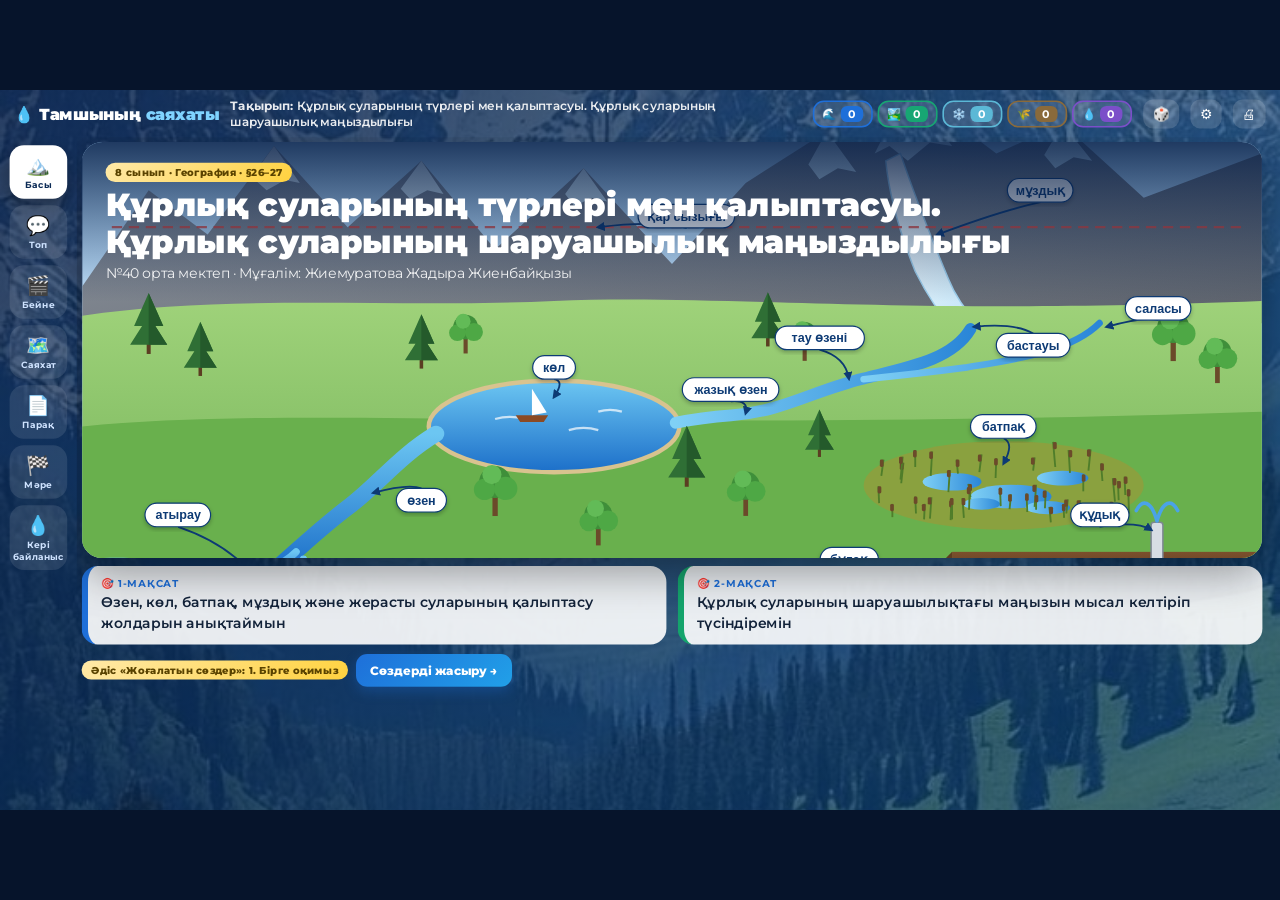
==== commit 3b66cab4: "Екі сайт та 16:9 экранға толық сыяды (1600×900 жақтау, автоматты масштаб) Co-Authored-By: Claude Opu" ====
--- a/v2/index.html
+++ b/v2/index.html
@@ -119,9 +119,23 @@
 .modal>div{background:#fff;border-radius:24px;padding:24px;width:min(760px,92%);max-height:88vh;overflow:auto}
 textarea{width:100%;font:inherit;padding:10px;border-radius:12px;border:1px solid #d6e2ef}
 .rname{font-size:52px;font-weight:900;text-align:center;margin:20px 0}
+
+/* 16:9 — бәрі бір экранға сыяды */
+html,body{height:100%;overflow:hidden;background:#06142b}
+#frame{position:absolute;left:0;top:0;width:1600px;height:900px;transform-origin:0 0;overflow:hidden;background:#0b2a55 url(../img/muzdyk.jpg) center/cover}
+#frame:before{content:"";position:absolute;inset:0;background:linear-gradient(135deg,rgba(6,30,70,.82),rgba(10,70,120,.55));z-index:0}
+body:before{display:none}
+.app{height:100%!important}
+.st-wrap,.modal,.conf{position:absolute}
+.st{max-height:860px}
+.hero img{height:520px;object-fit:cover;object-position:center 40%}
+.goals{margin-top:10px}.goal{padding:12px 16px;font-size:18px}
+.map{width:1244px;margin:0 auto}.map img{height:700px;width:1244px}
+main{padding-bottom:10px}
 </style>
 </head>
 <body>
+<div id="frame">
 <div class="app">
   <div class="top">
     <div class="logo">💧 Тамшының <span>саяхаты</span></div>
@@ -135,6 +149,7 @@
   <main id="main"></main>
 </div>
 <div id="stationHost"></div><div id="modalHost"></div>
+</div>
 <script src="../data.js"></script>
 <script>
 // ===== сақтау =====
@@ -329,5 +344,9 @@
 function beep(ok) { try { const a = new (window.AudioContext || window.webkitAudioContext)(); const o = a.createOscillator(), g = a.createGain(); o.connect(g); g.connect(a.destination); g.gain.value = .12; (ok ? [523, 659, 784] : [300, 220]).forEach((f, i) => o.frequency.setValueAtTime(f, a.currentTime + i * .12)); o.start(); o.stop(a.currentTime + .45); } catch (e) {} }
 go(cur);
 </script>
+<script>
+(function(){function fit(){var f=document.getElementById('frame');if(!f)return;var W=1600,H=900,z=Math.min(innerWidth/W,innerHeight/H);f.style.transform='scale('+z+')';f.style.left=Math.max(0,(innerWidth-W*z)/2)+'px';f.style.top=Math.max(0,(innerHeight-H*z)/2)+'px';}
+addEventListener('resize',fit);addEventListener('load',fit);fit();})();
+</script>
 </body>
 </html>
